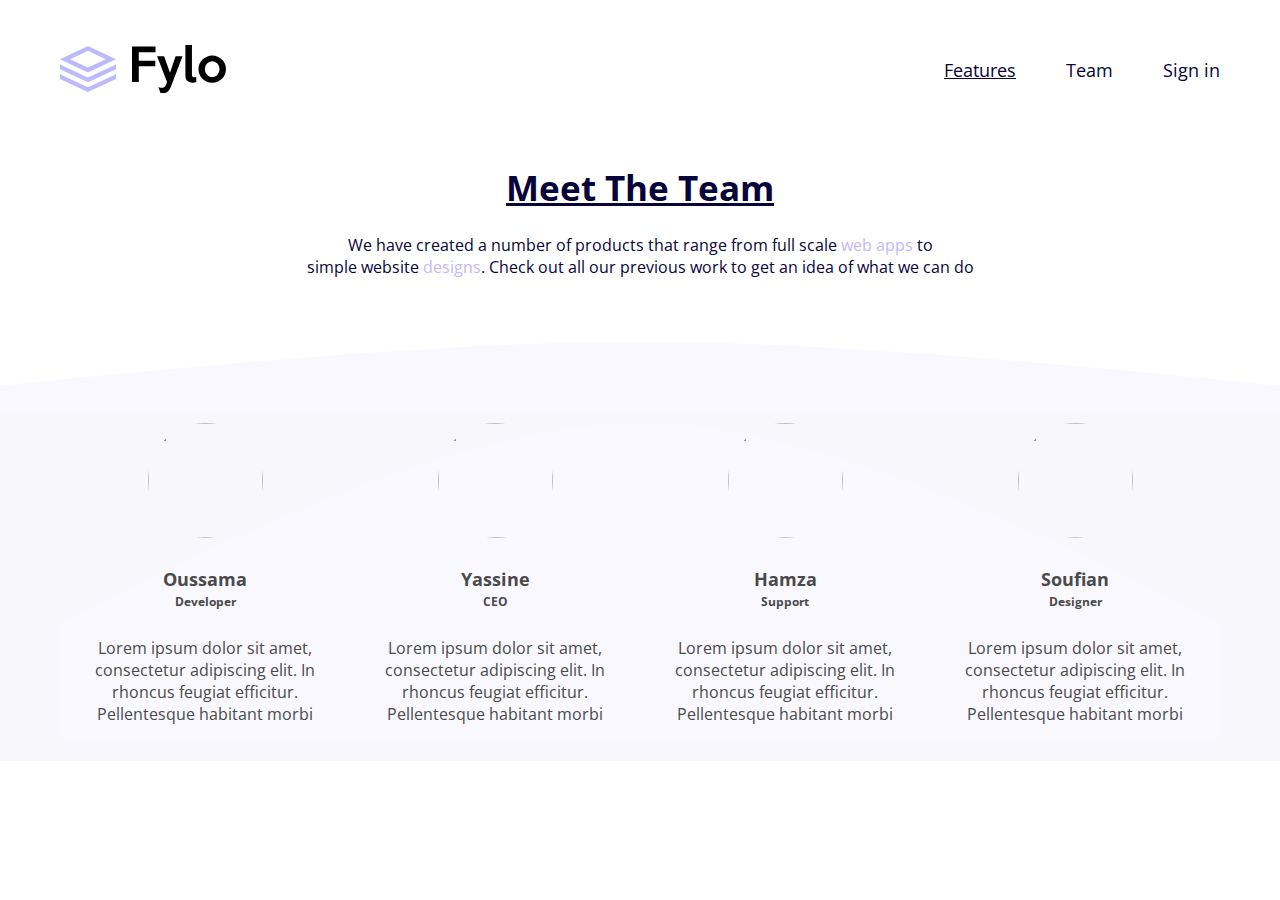
==== contact.html @ 39e2b384 "desktop for contact page and tablette (header-teamsection)" ====
<!DOCTYPE html>
<html lang="en">
<head>
    <meta charset="UTF-8">
    <meta http-equiv="X-UA-Compatible" content="IE=edge">
    <meta name="viewport" content="width=device-width, initial-scale=1.0">
    <script src="https://kit.fontawesome.com/0c231bd4ec.js" crossorigin="anonymous"></script>
    <link rel="stylesheet" href="style.css">
    <title>Contacts Us</title>
</head>
<body>
    <header>
        <div class="container">
        <nav>
            <img class="logo" src="./img/logo.svg" alt="fylo" />
            <ul>
                <li><a href="#"><u>Features</u></a></li>
                <li><a href="#">Team</a></li>
                <li><a href="#">Sign in</a>
            </ul>
        </nav>
    </div>
    </header>

    <div class="meet">
        <h1><u> Meet The Team </u></h1>
        <p>We have created a number of products that range from full scale <span style="color: #C1B7FE;"> web apps </span> to <br> simple website <span style="color: #C1B7FE;">designs</span>. Check out all our previous work to get an idea of what we can do </p>
    </div>
   <section class="first-section two">
    <div class="container">
        <div class="flex-contact">
     <div class="for">
         <div class="duo">
         <div class="oussama">
     <img class="img" src="./img/prof2.png" alt="">
     <h4 class="color">Oussama</h4>
     <div class="org">
     <h6> Developer</h6>
     <p>  Lorem ipsum dolor sit amet,  consectetur adipiscing elit. In  rhoncus feugiat efficitur.  Pellentesque habitant morbi </p>
     <i class="fab fa-facebook-square"></i>
     <i class="fab fa-twitter"></i>
     <i class="fab fa-linkedin"></i>
     </div>
         </div>
         <div class="yassine">
     <img class="img" src="./img/prof3.png" alt="">
     <h4 class="color">Yassine</h4>
     <div class="org">
     <h6>CEO</h6>
     <p>  Lorem ipsum dolor sit amet,  consectetur adipiscing elit. In  rhoncus feugiat efficitur.  Pellentesque habitant morbi </p>
     <i class="fab fa-facebook-square"></i>
     <i class="fab fa-twitter"></i>
     <i class="fab fa-linkedin"></i>
         </div>
        </div>
    </div>
    <div class="duo2">
         <div class="hamza">
     <img class="img" src="./img/prof4.png" alt="">
     <h4 class="color">Hamza</h4>
     <div class="org">
     <h6> Support</h6>
     <p>  Lorem ipsum dolor sit amet,  consectetur adipiscing elit. In  rhoncus feugiat efficitur.  Pellentesque habitant morbi </p>
     <i class="fab fa-facebook-square"></i>
     <i class="fab fa-twitter"></i>
     <i class="fab fa-linkedin"></i>
    </div>
         </div>
         <div class="soufian">
     <img class="img" src="./img/prof1.png" alt="">
     <h4 class="color">Soufian</h4>
     <div class="org">
     <h6> Designer</h6>
     <p>  Lorem ipsum dolor sit amet,  consectetur adipiscing elit. In  rhoncus feugiat efficitur.  Pellentesque habitant morbi </p>
     <i class="fab fa-facebook-square"></i>
     <i class="fab fa-twitter"></i>
     <i class="fab fa-behance"></i>
    </div>
         </div>
        </div>
     </div>
            
        </div>
    </div>
</section>
</body>
</html>
---- style.css ----
@import url('https://fonts.googleapis.com/css2?family=Open+Sans&family=Raleway:wght@400;700&display=swap');
* {
    box-sizing: border-box;
}

body {
    font-family: 'Open sans', sans-serif;
    margin: 0;
    color: hsl(243, 87%, 12%);
    font-size: 1.1em;
    animation: fade 1s ease-in-out;
}

.green {
    color: #3da08f;
    text-decoration: none;
    border-bottom: 1px solid #3da08f;
    font-size: 1rem;
}

.ilustration img {
    width: 100%;
}

.container {
    padding: 20px;
    margin: 0 auto;
    width: 100%;
    max-width: 1200px;
}

.containerr {
    padding: 20px;
    margin: 0 auto;
    width: 100%;
    max-width: 1200px;
    display: flex;
    justify-content: space-between;
}

.flex {
    display: flex;
    flex-wrap: wrap;
    align-items: center;
}

.flex-footer {
    display: flex;
    min-width: 400px;
    justify-content: space-between;
    margin-top: 5rem;
}

.social {
    margin-top: 5rem;
}

.flex>div,
.flex ul {
    flex: 1;
}

.flex>div:first-child {
    margin-right: 20px;
}

.flex>div:last-child {
    margin-left: 20px;
}

nav {
    display: flex;
    justify-content: space-between;
    align-items: center;
    margin: 20px 0;
}

nav ul {
    display: flex;
    padding: 0;
    list-style: none;
}

nav li a {
    margin-left: 50px;
    text-decoration: none;
    color: hsl(243, 87%, 12%);
}

form {
    display: flex;
}

input {
    border: 1px solid hsl(243, 87%, 12%);
    border-radius: 5px;
    flex: 0.6;
    padding: 10px;
    margin-right: 10px;
}

button {
    cursor: pointer;
    background-color: hsl(224, 93%, 58%);
    border: 1px solid hsl(224, 93%, 58%);
    border-radius: 5px;
    color: #fff;
    flex: 0.3;
    padding: 10px;
    box-shadow: 1px 3px 5px -1px rgb(0 0 0 / 75%);
}

.first-section {
    background-color: hsl(240, 40%, 98%);
    margin-top: 150px;
    position: relative;
}

.flex-em {
    display: flex;
    justify-content: space-between;
}

.first-section::before {
    content: "";
    background-image: url(./img/bg-curve-desktop.svg);
    background-position: bottom;
    top: -60px;
    height: 70px;
    width: 100%;
    position: absolute;
    background-size: 102% 102%;
    background-repeat: no-repeat;
}

p {
    font-size: 16px;
}

h2,
h3 {
    font-size: 2.2rem;
    margin-bottom: 1.2rem;
}

.testi-box {
    background-color: #fff;
    box-shadow: 0 0 10px rgba(0, 0, 0, 0.1);
    border-radius: 4px;
    padding: 20px;
    margin: 50px 0;
    width: 80%;
}

.testi-box img {
    margin-left: 20px;
}

.testi-box p {
    font-size: 14px;
    letter-spacing: 1px;
    line-height: 1.5;
    padding: 0 20px;
}

.user-info {
    display: flex;
    margin-top: 20px;
}

.user-info img {
    border-radius: 50%;
    height: 50px;
    width: 50px;
    margin-left: 20px;
    margin-right: 10px;
}

.user-info h4 {
    margin: 0 auto;
    font-weight: 700;
    text-align: left;
}

.user-info small {
    margin: 0 auto;
    font-size: 12px;
}

.last-section {
    background-color: hsl(238, 22%, 44%);
    color: #fff;
    padding: 40px 20px;
}

.l-sec {
    max-width: 543px;
}

.last-section form {
    margin-bottom: 25px;
    width: 26rem;
    flex-direction: column;
}

.last-section form input {
    flex: 0.3;
    box-shadow: 0 0 10px rgb(0 0 0 / 10%);
    border: none;
    width: 80%;
    margin-top: 2rem;
    border-radius: 5px;
}

.last-section form button {
    cursor: pointer;
    margin: 10px 0 0;
    width: 50%;
    border-radius: 5px;
    box-shadow: 1px 3px 17px -1px rgb(0 0 0 / 75%);
}

footer {
    background-color: hsl(243, 87%, 12%);
    color: #fff;
    padding: 50px 0;
}

.footer {
    align-items: flex-start;
}

footer ul {
    list-style-type: none;
}

footer li {
    margin-bottom: 20px;
}

footer .logo-bottom {
    color: #fff;
}

footer .social-media {
    display: flex;
    /* align-items: center; */
    justify-content: center;
}

footer .circle {
    border: 1px solid #fff;
    border-radius: 50%;
    color: #fff;
    display: inline-flex;
    align-items: center;
    justify-content: center;
    text-decoration: none;
    margin-right: 10px;
    height: 40px;
    width: 40px;
}

footer .circle:hover {
    background-color: dodgerblue;
}

.last-section form button:hover {
    background-color: dodgerblue;
}

.flex form button:hover {
    background-color: dodgerblue;
}

li:hover {
    color: hsl(238, 22%, 44%);
    cursor: pointer;
}

.green:hover {
    color: hsl(170deg 50% 65%);
}

@media screen and (max-width: 904px) {
    header ul li a {
        margin-left: 20px;
        font-size: 16px;
    }
    .first-section::before {
        content: "";
        background-image: url(./img/bg-curve-mobile.svg);
        background-size: cover;
        height: 80px;
        background-size: 102% 102%;
        right: 0px;
    }
    nav.flex {
        flex-direction: row;
    }
    .logo {
        width: 28%;
    }
    .flexx {
        text-align: center;
    }
    .flex-footer,
    .flex-em {
        flex-direction: column;
        min-width: 100%;
    }
    .flex>div {
        width: 100%;
    }
    .ilustration {
        margin-top: 20px;
    }
    .containerr {
        display: block;
        margin-top: -1rem;
    }
    .flex {
        flex-direction: column-reverse;
    }
    .first-section p {
        text-align: left;
    }
    .testi-box {
        width: 100%;
    }
    .flex-em form {
        flex-direction: column;
        margin: 20px;
    }
    .flex form input {
        margin-bottom: 10px;
    }
    .flex form input {
        width: 100%;
    }
    .flex form button {
        width: 100%;
    }
    .testi-box {
        text-align: left;
    }
    .testi-box img {
        margin-left: 20px;
    }
    .l-sec {
        max-width: 100%;
    }
    .last-section form {
        width: 100%;
        gap: 11px;
        padding: 12px 25px;
        margin: 0 auto;
    }
    form {
        display: block;
        max-width: 406PX;
        margin: 0 auto;
    }
    .last-section form input {
        width: 100%;
    }
    .last-section form button {
        margin: 0;
        width: 100%;
        margin-top: 10px;
    }
    footer img {
        padding-left: 1rem;
    }
    footer ul {
        text-align: left;
        width: 100%;
    }
    h2 {
        font-size: 26px;
        text-align: center;
    }
    h3 {
        text-align: center;
        margin-top: 3rem;
        font-size: 1rem;
    }
    p {
        text-align: center;
    }
    .flex-footer,
    .social {
        margin-top: 3rem;
    }
}



/* Team page css */
.img{
    width: 115px;
    height: 115px;
    border-radius: 50%;
}
.for{
    display: flex;
    background-image: url(./img/bg-curve-desktop.svg);
    background-position: top;
    background-size: 102% 102%;
    background-repeat: no-repeat;
    text-align: center;
}
.duo{
    display: flex;
}
.duo2{
display: flex;
}
.meet{
    text-align: center;
    margin-bottom: 100px;
}
.org{
    margin-top: -25px;
    color: #4A4A4A;
}
.color{
    color: #4A4A4A ;
    font-size: bold;
}
.fab{
    color: black;
}

.two{
    margin-top: 125px;
}

.flex-contact{
    display: flex;
    flex-wrap: wrap;
    align-items: center;
}
.org p{
    padding-left: 1rem;
    padding-right: 1rem;
}
/* Team page css responsivity Tab  */
@media screen and (max-width: 992px){
     .img{
        width: 115px;
        height: 115px;
        border-radius: 50%;
    }
    .for{
        display: block;
        background-image: url(./img/bg-curve-desktop.svg);
        background-position: top;
        background-size: 102% 102%;
        background-repeat: no-repeat;
        text-align: center;
    }
    .meet{
        text-align: center;
        margin-bottom: 100px;
    }
    .org{
        margin-top: -25px;
        color: #4A4A4A;
        text-align: center;
    }
    .color{
        color: #4A4A4A ;
        font-size: bold;
    }
    .fab{
        color: black;
    }
.duo{
    display: flex;
}
.duo2{
    display: flex;
    margin-top:50px ;
} 

.org p{
    text-align: center;
    padding-left: 3rem;
    padding-right: 3rem;
}




}
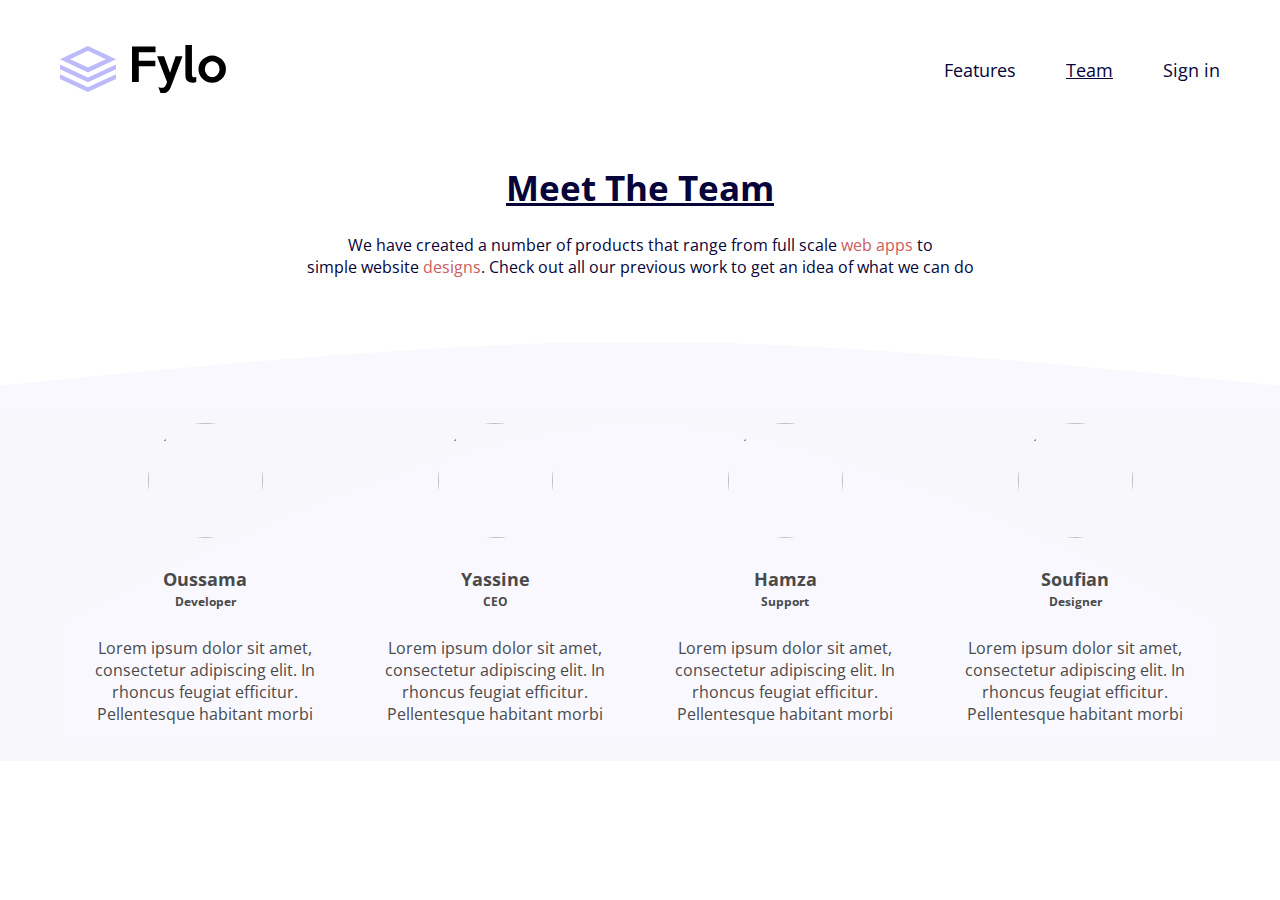
==== commit af7c1e59: "add responsivity mobile team section" ====
--- a/contact.html
+++ b/contact.html
@@ -14,9 +14,9 @@
         <nav>
             <img class="logo" src="./img/logo.svg" alt="fylo" />
             <ul>
-                <li><a href="#"><u>Features</u></a></li>
-                <li><a href="#">Team</a></li>
-                <li><a href="#">Sign in</a>
+                <li><a href="./index.html">Features</a></li>
+                <li><a href="./contact.html"><u>Team</u></a></li>
+                <li><a href="./login.html">Sign in</a>
             </ul>
         </nav>
     </div>
@@ -24,7 +24,7 @@
 
     <div class="meet">
         <h1><u> Meet The Team </u></h1>
-        <p>We have created a number of products that range from full scale <span style="color: #C1B7FE;"> web apps </span> to <br> simple website <span style="color: #C1B7FE;">designs</span>. Check out all our previous work to get an idea of what we can do </p>
+        <p>We have created a number of products that range from full scale <span style="color: indianred;"> web apps </span> to <br> simple website <span style="color: indianred;">designs</span>. Check out all our previous work to get an idea of what we can do </p>
     </div>
    <section class="first-section two">
     <div class="container">
--- a/style.css
+++ b/style.css
@@ -420,6 +420,23 @@
     text-align: center;
     margin-bottom: 100px;
 }
+
+
+.fab:hover{
+    color: indianred;
+    cursor: pointer;
+}
+
+.social .social-media .fab{
+    font-size: 22px;
+    width: 19px;
+    margin-top: 0px;
+    color: white;
+}
+.container ul li a:hover{
+    color: indianred;
+    cursor: pointer;
+}
 .org{
     margin-top: -25px;
     color: #4A4A4A;
@@ -430,6 +447,9 @@
 }
 .fab{
     color: black;
+    font-size: 1.7rem;
+    width: 2.2rem;
+    margin-top: 5px;
 }
 
 .two{
@@ -489,9 +509,184 @@
     padding-left: 3rem;
     padding-right: 3rem;
 }
-
-
-
-
-}
-
+}
+/* Teeam page css responsivity mobile  */
+@media screen and (max-width: 550px){
+    .img{
+       width: 115px;
+       height: 115px;
+       border-radius: 50%;
+   }
+   .for{
+       display: block;
+       background-image: url(./img/bg-curve-desktop.svg);
+       background-position: top;
+       background-size: 102% 102%;
+       background-repeat: no-repeat;
+       text-align: center;
+   }
+   .meet{
+       text-align: center;
+       margin-bottom: 100px;
+       padding-right: 50px;
+       padding-left: 50px;
+   }
+   .org{
+       margin-top: -25px;
+       color: #4A4A4A;
+       text-align: center;
+   }
+   .color{
+       color: #4A4A4A ;
+       font-size: bold;
+   }
+ 
+.duo{
+   display: block;
+}
+.duo2{
+   display: block;
+   margin-top:50px ;
+} 
+
+.org p{
+   text-align: center;
+   padding-left: 3rem;
+   padding-right: 3rem;
+}
+.soufian{
+    margin-top: 50px;
+}
+.yassine{
+    margin-top: 50px;
+}
+}
+
+
+
+
+
+
+
+
+
+
+
+
+
+
+
+
+
+
+
+
+
+
+
+
+
+
+
+
+
+
+
+
+
+
+
+
+
+
+
+
+
+
+
+
+
+
+
+
+
+
+
+
+
+
+
+
+
+
+
+
+
+
+
+
+
+
+
+
+
+
+
+
+
+
+
+
+
+
+
+
+
+
+
+
+
+
+
+
+
+
+
+
+
+
+
+
+
+
+
+
+
+
+
+
+/* login page css */
+body{
+    background-image: url(/img/page3.png);
+}
+.singup{
+    position: absolute;
+    margin: auto;
+    top: 99px;
+    right: 0px;
+    bottom: 0px;
+    left: 0;
+    width: 400px;
+    height: 400px;
+    background-color: #ccc;
+   
+}
+.contact{
+    display: flex;
+    flex-direction: column;
+     margin-left: 25%;
+     GAP: 22px;
+}
+.singup h2{
+    margin-left: 33px;
+}
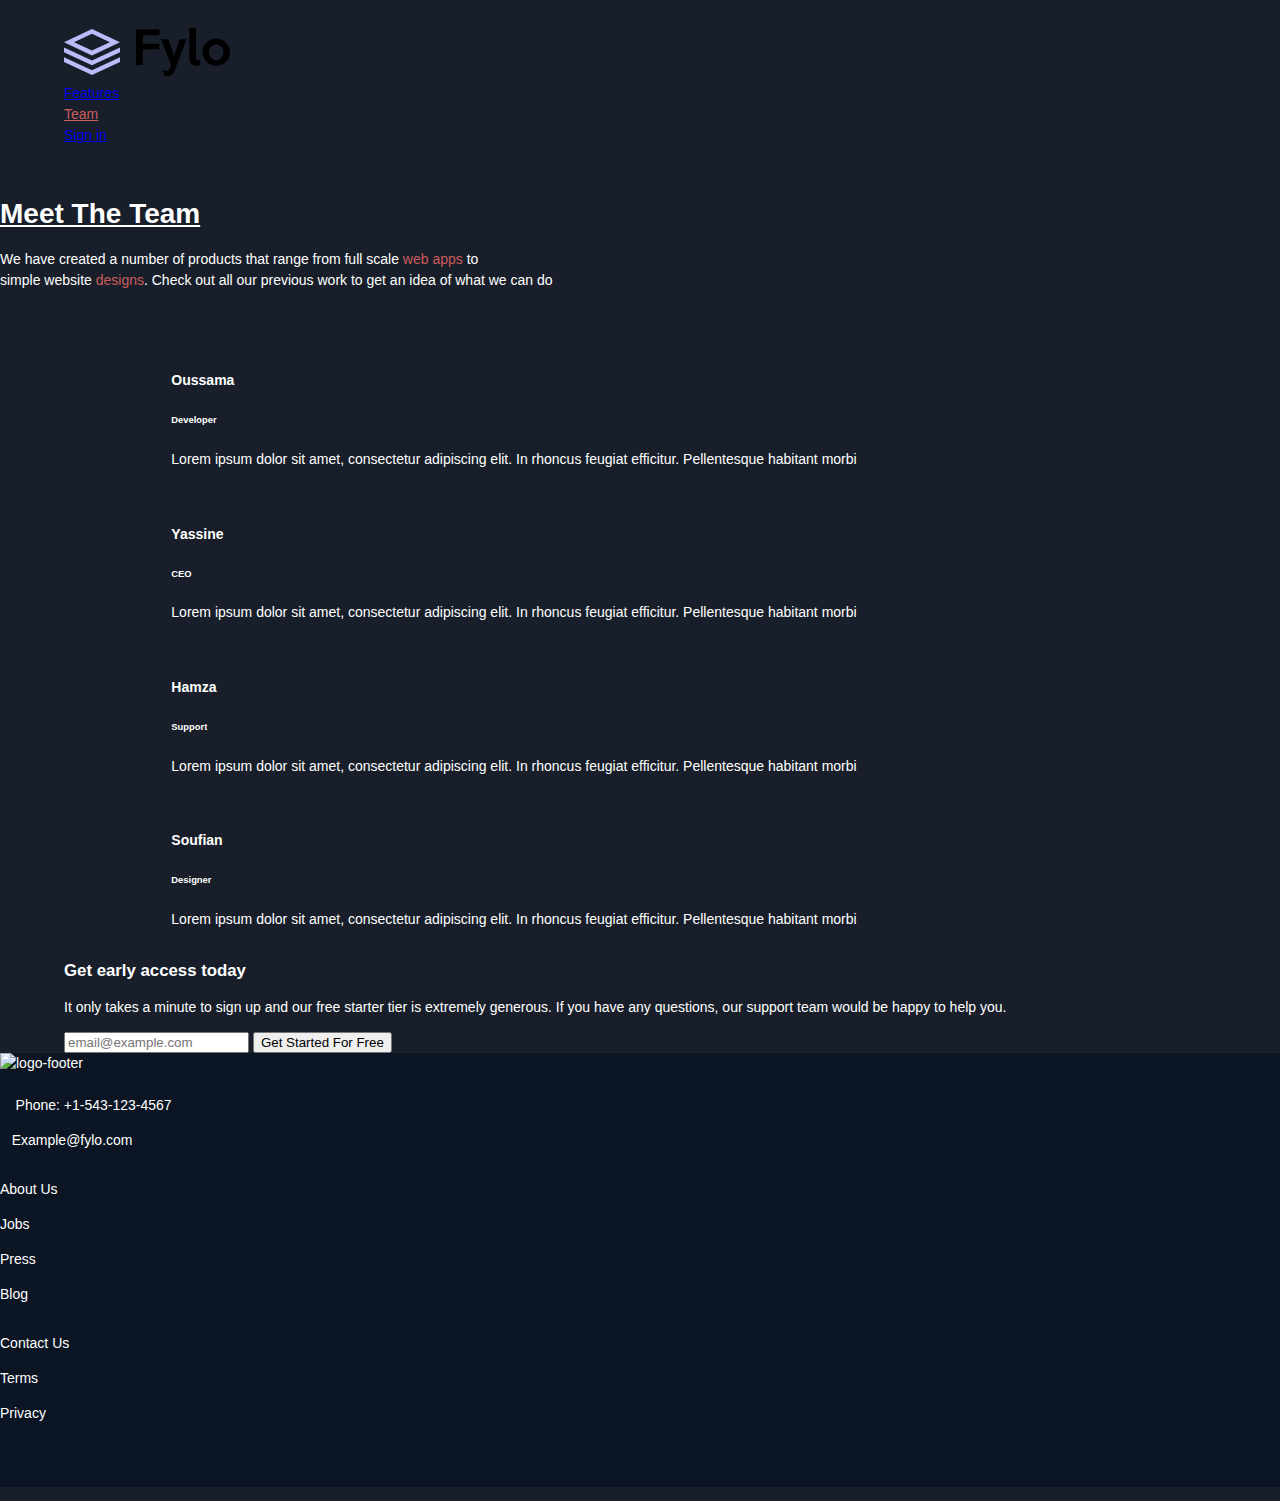
==== commit e742cb01: "some final bug edit fixes" ====
--- a/contact.html
+++ b/contact.html
@@ -1,87 +1,145 @@
 <!DOCTYPE html>
 <html lang="en">
+
 <head>
     <meta charset="UTF-8">
     <meta http-equiv="X-UA-Compatible" content="IE=edge">
     <meta name="viewport" content="width=device-width, initial-scale=1.0">
     <script src="https://kit.fontawesome.com/0c231bd4ec.js" crossorigin="anonymous"></script>
     <link rel="stylesheet" href="style.css">
-    <title>Contacts Us</title>
+    <title>Hello Team</title>
 </head>
+
 <body>
     <header>
         <div class="container">
-        <nav>
-            <img class="logo" src="./img/logo.svg" alt="fylo" />
-            <ul>
-                <li><a href="./index.html">Features</a></li>
-                <li><a href="./contact.html"><u>Team</u></a></li>
-                <li><a href="./login.html">Sign in</a>
-            </ul>
-        </nav>
-    </div>
+            <nav>
+                <img class="logo" src="./img/logo.svg" alt="fylo" />
+                <ul>
+                    <li><a href="./index.html">Features</a></li>
+                    <li><a style="color: indianred;" href="./contact.html"><u>Team</u></a></li>
+                    <li><a href="./login.html">Sign in</a>
+                </ul>
+            </nav>
+        </div>
     </header>
 
     <div class="meet">
         <h1><u> Meet The Team </u></h1>
-        <p>We have created a number of products that range from full scale <span style="color: indianred;"> web apps </span> to <br> simple website <span style="color: indianred;">designs</span>. Check out all our previous work to get an idea of what we can do </p>
+        <p>We have created a number of products that range from full scale <span style="color: indianred;"> web apps </span> to <br> simple website <span style="color: indianred;">designs</span>. Check out all our previous work to get an idea of what we
+            can do </p>
     </div>
-   <section class="first-section two">
-    <div class="container">
-        <div class="flex-contact">
-     <div class="for">
-         <div class="duo">
-         <div class="oussama">
-     <img class="img" src="./img/prof2.png" alt="">
-     <h4 class="color">Oussama</h4>
-     <div class="org">
-     <h6> Developer</h6>
-     <p>  Lorem ipsum dolor sit amet,  consectetur adipiscing elit. In  rhoncus feugiat efficitur.  Pellentesque habitant morbi </p>
-     <i class="fab fa-facebook-square"></i>
-     <i class="fab fa-twitter"></i>
-     <i class="fab fa-linkedin"></i>
-     </div>
-         </div>
-         <div class="yassine">
-     <img class="img" src="./img/prof3.png" alt="">
-     <h4 class="color">Yassine</h4>
-     <div class="org">
-     <h6>CEO</h6>
-     <p>  Lorem ipsum dolor sit amet,  consectetur adipiscing elit. In  rhoncus feugiat efficitur.  Pellentesque habitant morbi </p>
-     <i class="fab fa-facebook-square"></i>
-     <i class="fab fa-twitter"></i>
-     <i class="fab fa-linkedin"></i>
-         </div>
+    <section class="first-section two">
+        <div class="container">
+            <div class="flex-contact">
+                <div class="for">
+                    <div class="duo">
+                        <div class="oussama">
+                            <img class="img" src="./img/prof2.png" alt="">
+                            <h4 class="color">Oussama</h4>
+                            <div class="org">
+                                <h6> Developer</h6>
+                                <p> Lorem ipsum dolor sit amet, consectetur adipiscing elit. In rhoncus feugiat efficitur. Pellentesque habitant morbi </p>
+                                <i class="fab fa-facebook-square"></i>
+                                <i class="fab fa-twitter"></i>
+                                <i class="fab fa-linkedin"></i>
+                            </div>
+                        </div>
+                        <div class="yassine">
+                            <img class="img" src="./img/prof3.png" alt="">
+                            <h4 class="color">Yassine</h4>
+                            <div class="org">
+                                <h6>CEO</h6>
+                                <p> Lorem ipsum dolor sit amet, consectetur adipiscing elit. In rhoncus feugiat efficitur. Pellentesque habitant morbi </p>
+                                <i class="fab fa-facebook-square"></i>
+                                <i class="fab fa-twitter"></i>
+                                <i class="fab fa-linkedin"></i>
+                            </div>
+                        </div>
+                    </div>
+                    <div class="duo2">
+                        <div class="hamza">
+                            <img class="img" src="./img/prof4.png" alt="">
+                            <h4 class="color">Hamza</h4>
+                            <div class="org">
+                                <h6> Support</h6>
+                                <p> Lorem ipsum dolor sit amet, consectetur adipiscing elit. In rhoncus feugiat efficitur. Pellentesque habitant morbi </p>
+                                <i class="fab fa-facebook-square"></i>
+                                <i class="fab fa-twitter"></i>
+                                <i class="fab fa-linkedin"></i>
+                            </div>
+                        </div>
+                        <div class="soufian">
+                            <img class="img" src="./img/prof1.png" alt="">
+                            <h4 class="color">Soufian</h4>
+                            <div class="org">
+                                <h6> Designer</h6>
+                                <p> Lorem ipsum dolor sit amet, consectetur adipiscing elit. In rhoncus feugiat efficitur. Pellentesque habitant morbi </p>
+                                <i class="fab fa-facebook-square"></i>
+                                <i class="fab fa-twitter"></i>
+                                <i class="fab fa-behance"></i>
+                            </div>
+                        </div>
+                    </div>
+                </div>
+
+            </div>
         </div>
-    </div>
-    <div class="duo2">
-         <div class="hamza">
-     <img class="img" src="./img/prof4.png" alt="">
-     <h4 class="color">Hamza</h4>
-     <div class="org">
-     <h6> Support</h6>
-     <p>  Lorem ipsum dolor sit amet,  consectetur adipiscing elit. In  rhoncus feugiat efficitur.  Pellentesque habitant morbi </p>
-     <i class="fab fa-facebook-square"></i>
-     <i class="fab fa-twitter"></i>
-     <i class="fab fa-linkedin"></i>
-    </div>
-         </div>
-         <div class="soufian">
-     <img class="img" src="./img/prof1.png" alt="">
-     <h4 class="color">Soufian</h4>
-     <div class="org">
-     <h6> Designer</h6>
-     <p>  Lorem ipsum dolor sit amet,  consectetur adipiscing elit. In  rhoncus feugiat efficitur.  Pellentesque habitant morbi </p>
-     <i class="fab fa-facebook-square"></i>
-     <i class="fab fa-twitter"></i>
-     <i class="fab fa-behance"></i>
-    </div>
-         </div>
+    </section>
+    <section class="last-section">
+        <div class="container">
+            <div class="flex-em">
+                <div class="text">
+                    <h2>Get early access today</h2>
+
+                    <p class="l-sec">It only takes a minute to sign up and our free starter tier is extremely generous. If you have any questions, our support team would be happy to help you.</p>
+                </div>
+                <form>
+                    <input type="email" placeholder="email@example.com" required/>
+                    <button>Get Started For Free</button>
+                </form>
+            </div>
         </div>
-     </div>
-            
+    </section>
+    <!-- end last section -->
+    <!-- star footer -->
+    <footer>
+        <div class="containerr">
+            <div class="contactt">
+                <img src="./img/unknown.png" alt="logo-footer" />
+                <ul>
+                    <li><i class="fas fa-phone-volume"></i>&nbsp; &nbsp;&nbsp;Phone: +1-543-123-4567</li>
+                    <li><i class="fas fa-envelope"></i>&nbsp; &nbsp;Example@fylo.com</li>
+                </ul>
+            </div>
+            <div class="flex-footer">
+                <ul>
+                    <li>About Us</li>
+                    <li>Jobs</li>
+                    <li>Press</li>
+                    <li>Blog</li>
+                </ul>
+                <ul>
+                    <li>Contact Us</li>
+                    <li>Terms</li>
+                    <li>Privacy</li>
+                </ul>
+            </div>
+            <div class="social">
+                <ul class="social-media">
+                    <li>
+                        <a class="circle" href="#"><i  style="width: 15px;" class="fab ic fa-facebook-f"></i></a>
+                    </li>
+                    <li>
+                        <a class="circle" href="#"><i class="fab ic fa-twitter"></i></a>
+                    </li>
+                    <li>
+                        <a class="circle" href="#"><i class="fab ic fa-instagram"></i></a>
+                    </li>
+                </ul>
+            </div>
         </div>
-    </div>
-</section>
+    </footer>
 </body>
+
 </html>--- a/style.css
+++ b/style.css
@@ -1,692 +1,311 @@
-@import url('https://fonts.googleapis.com/css2?family=Open+Sans&family=Raleway:wght@400;700&display=swap');
-* {
-    box-sizing: border-box;
-}
-
-body {
-    font-family: 'Open sans', sans-serif;
+body{
+    padding: 0;
     margin: 0;
-    color: hsl(243, 87%, 12%);
-    font-size: 1.1em;
-    animation: fade 1s ease-in-out;
-}
-
-.green {
-    color: #3da08f;
-    text-decoration: none;
-    border-bottom: 1px solid #3da08f;
-    font-size: 1rem;
-}
-
-.ilustration img {
-    width: 100%;
-}
-
-.container {
-    padding: 20px;
-    margin: 0 auto;
-    width: 100%;
-    max-width: 1200px;
-}
-
-.containerr {
-    padding: 20px;
-    margin: 0 auto;
-    width: 100%;
-    max-width: 1200px;
-    display: flex;
-    justify-content: space-between;
-}
-
-.flex {
-    display: flex;
-    flex-wrap: wrap;
-    align-items: center;
-}
-
-.flex-footer {
-    display: flex;
-    min-width: 400px;
-    justify-content: space-between;
-    margin-top: 5rem;
-}
-
-.social {
-    margin-top: 5rem;
-}
-
-.flex>div,
-.flex ul {
-    flex: 1;
-}
-
-.flex>div:first-child {
-    margin-right: 20px;
-}
-
-.flex>div:last-child {
-    margin-left: 20px;
-}
-
-nav {
-    display: flex;
-    justify-content: space-between;
-    align-items: center;
-    margin: 20px 0;
-}
-
-nav ul {
-    display: flex;
+    font-family: 'Raleway', sans-serif;
+    background-color: hsl(218, 28%, 13%);
+    color: #fff;
+    font-size: 14px;
+    line-height: 1.5;
+}
+
+ul, li{
+    margin: 0;
     padding: 0;
     list-style: none;
 }
 
-nav li a {
-    margin-left: 50px;
-    text-decoration: none;
-    color: hsl(243, 87%, 12%);
-}
-
-form {
-    display: flex;
-}
-
-input {
-    border: 1px solid hsl(243, 87%, 12%);
-    border-radius: 5px;
-    flex: 0.6;
-    padding: 10px;
-    margin-right: 10px;
-}
-
-button {
-    cursor: pointer;
-    background-color: hsl(224, 93%, 58%);
-    border: 1px solid hsl(224, 93%, 58%);
-    border-radius: 5px;
+h1,h2, header, .all{
+    
+    margin-bottom: 0;
+}
+
+h1{
+    font-size: 2em;
+}
+
+h2{
+    font-size: 1.2em;
+}
+
+img{
+    max-width: 100%;
+}
+
+.container{
+    width: 90%;
+    margin: 0 auto;
+    max-width: 1280px;
+}
+
+/* text, buttons*/
+a.button{
+    display: inline-block;
+    background-color:   hsl(198, 60%, 50%);
+    padding: 1em;
+    font-size: 1em;
+    border-radius: 1.5em;
+    text-decoration: none;
+    text-align: center;
     color: #fff;
-    flex: 0.3;
-    padding: 10px;
-    box-shadow: 1px 3px 5px -1px rgb(0 0 0 / 75%);
-}
-
-.first-section {
-    background-color: hsl(240, 40%, 98%);
-    margin-top: 150px;
+}
+
+.button-all{
+    width: 250px;
+}
+
+.button-access{
+    width: 100%;
+}
+
+
+
+
+header{
+    padding: 2em 0;
+}
+
+.header-con{
+    display: flex;
+    flex-direction: row;
+    align-items: center;
+    justify-content: space-between;
+}
+
+.logo{
+    max-width: 200px;
+}
+
+.logo-top{
+    width: 20%;
+  
+}
+
+nav{
+    width: 60%;
+    max-width: 300px;
+}
+
+.header-con ul{
+    display: flex;
+    align-items: center;
+    justify-content: space-between;
+}
+
+.header-con li{
+    text-align: center;
+}
+
+.header-con ul a{
+    color: hsl(0, 0%, 100%);
+    text-decoration: none;
+    transition: color 150ms ease-in;
+}
+
+.header-con ul a:hover{
+    color: hsl(176, 68%, 64%);
+}
+
+
+.all-con{
+    display: flex;
+    flex-direction: column;
+    align-items: center;
+    max-width: 600px;
+
+}
+
+.all-divs{
+    text-align: center;
+    margin-top: 1em;
+    max-width: 800px;
+}
+
+.all-divs p{
+    margin: 2em 0;
+}
+
+
+.for{
+    display: flex;
+    flex-direction: column;
+    align-items: center;
+    max-width: 900px;
+    margin-top: 40px;
+}
+
+.items{
+    text-align: center;
+    margin-bottom: 5em;
+}
+
+.saty-productive{
+    margin-top: 2em;
+    display: flex;
+    flex-direction: column;
+    align-items: center;
+    margin-bottom: 7em;
+}
+
+.saty-productive h1{
+    font-size: 1.4em;
+}
+
+.saty-productive-con{
+    text-align: center;
+    max-width: 500px;
+}
+
+.reflexion-con{
+    display: flex;
+    flex-direction: column;
+    padding-top: 0.5em;
+    margin-bottom: 5em;
+}
+
+.comment{
+    background: hsl(219, 30%, 18%);
+    margin: 1em 0;
+    padding: 1.5em;
+    border-radius: 10px;
+}
+
+.comment img{
+    border-radius: 50%;
+    max-width: 100%;
+    height: 3em;
+    margin-right: 1em;
+}
+
+.ref-profile{
+    display: flex;
+    flex-direction: row;
+    align-items: center;
+    font-size: 0.8em;
+}
+
+.ref-profile strong{
+    letter-spacing: 1.5px;
+    margin: 1em 0;
+}
+
+.access{
     position: relative;
-}
-
-.flex-em {
-    display: flex;
-    justify-content: space-between;
-}
-
-.first-section::before {
-    content: "";
-    background-image: url(./img/bg-curve-desktop.svg);
-    background-position: bottom;
-    top: -60px;
-    height: 70px;
+    padding: 3em 0;
+}
+
+
+
+.access-con{
+    max-width: 900px;
+    background: hsl(219, 30%, 18%);
+    border-radius: 15px;
+    text-align: center;
+    padding: 1.5em;
+    padding-bottom: 2em;
+}
+
+.search{
+    display: flex;
+    flex-direction: column;
+    align-items: center;
+}
+
+.search input{
     width: 100%;
-    position: absolute;
-    background-size: 102% 102%;
-    background-repeat: no-repeat;
-}
-
-p {
-    font-size: 16px;
-}
-
-h2,
-h3 {
-    font-size: 2.2rem;
-    margin-bottom: 1.2rem;
-}
-
-.testi-box {
-    background-color: #fff;
-    box-shadow: 0 0 10px rgba(0, 0, 0, 0.1);
-    border-radius: 4px;
-    padding: 20px;
-    margin: 50px 0;
-    width: 80%;
-}
-
-.testi-box img {
-    margin-left: 20px;
-}
-
-.testi-box p {
-    font-size: 14px;
-    letter-spacing: 1px;
-    line-height: 1.5;
-    padding: 0 20px;
-}
-
-.user-info {
-    display: flex;
-    margin-top: 20px;
-}
-
-.user-info img {
+    padding: 1em;
+    font-size: 1em;
+    border-radius: 1.5em;
+    border: 0;  
+    margin: 1.5em;
+}
+
+footer{
+    background: hsl(216, 53%, 9%);
+}
+
+.footer-con{
+    display: flex;
+    flex-direction: column;
+}
+
+.logo-bottom{
+    width: 50%;
+    padding-top: 30px;
+}
+
+.footer-display{
+    display: flex;
+    flex-direction: column;
+    margin-top: 2em;
+}
+
+.footer-display p{
+    display: flex;
+    margin: 0;
+    width: 75%;
+}
+
+.contact-item{
+    display: flex;
+    flex-direction: row;
+    justify-content: flex-start;
+    align-items: flex-start;
+    margin: 0.5em 0;
+}
+
+.contact-item-1st-row{
+    flex: 0 0 40px;
+}
+
+.contact{
+    margin-bottom: 3em;
+}
+
+.contact p{
+    margin: 0;
+    padding: 0;
+}
+
+footer ul{
+    margin: 1em 0;
+}
+
+footer li{
+    padding: 0.5em 0;
+}
+
+footer li a{
+    color: inherit;
+    text-decoration: none;
+    transition: color 150ms ease-in;
+}
+
+footer li a{
+    color: inherit;
+    text-decoration: none;
+    transition: color 150ms ease-in;
+}
+
+
+footer li a:hover{
+    color: hsl(176, 68%, 64%);
+}
+
+.social-media{
+    align-self: center;
+}
+
+a.fa {
+    text-decoration: none;
+    color: inherit;
+    border: 1px solid #fff;
+    width: 29px;
+    height: 21px;
     border-radius: 50%;
-    height: 50px;
-    width: 50px;
-    margin-left: 20px;
-    margin-right: 10px;
-}
-
-.user-info h4 {
-    margin: 0 auto;
-    font-weight: 700;
-    text-align: left;
-}
-
-.user-info small {
-    margin: 0 auto;
-    font-size: 12px;
-}
-
-.last-section {
-    background-color: hsl(238, 22%, 44%);
-    color: #fff;
-    padding: 40px 20px;
-}
-
-.l-sec {
-    max-width: 543px;
-}
-
-.last-section form {
-    margin-bottom: 25px;
-    width: 26rem;
-    flex-direction: column;
-}
-
-.last-section form input {
-    flex: 0.3;
-    box-shadow: 0 0 10px rgb(0 0 0 / 10%);
-    border: none;
-    width: 80%;
-    margin-top: 2rem;
-    border-radius: 5px;
-}
-
-.last-section form button {
-    cursor: pointer;
-    margin: 10px 0 0;
-    width: 50%;
-    border-radius: 5px;
-    box-shadow: 1px 3px 17px -1px rgb(0 0 0 / 75%);
-}
-
-footer {
-    background-color: hsl(243, 87%, 12%);
-    color: #fff;
-    padding: 50px 0;
-}
-
-.footer {
-    align-items: flex-start;
-}
-
-footer ul {
-    list-style-type: none;
-}
-
-footer li {
-    margin-bottom: 20px;
-}
-
-footer .logo-bottom {
-    color: #fff;
-}
-
-footer .social-media {
-    display: flex;
-    /* align-items: center; */
-    justify-content: center;
-}
-
-footer .circle {
-    border: 1px solid #fff;
-    border-radius: 50%;
-    color: #fff;
-    display: inline-flex;
-    align-items: center;
-    justify-content: center;
-    text-decoration: none;
-    margin-right: 10px;
-    height: 40px;
-    width: 40px;
-}
-
-footer .circle:hover {
-    background-color: dodgerblue;
-}
-
-.last-section form button:hover {
-    background-color: dodgerblue;
-}
-
-.flex form button:hover {
-    background-color: dodgerblue;
-}
-
-li:hover {
-    color: hsl(238, 22%, 44%);
-    cursor: pointer;
-}
-
-.green:hover {
-    color: hsl(170deg 50% 65%);
-}
-
-@media screen and (max-width: 904px) {
-    header ul li a {
-        margin-left: 20px;
-        font-size: 16px;
-    }
-    .first-section::before {
-        content: "";
-        background-image: url(./img/bg-curve-mobile.svg);
-        background-size: cover;
-        height: 80px;
-        background-size: 102% 102%;
-        right: 0px;
-    }
-    nav.flex {
-        flex-direction: row;
-    }
-    .logo {
-        width: 28%;
-    }
-    .flexx {
-        text-align: center;
-    }
-    .flex-footer,
-    .flex-em {
-        flex-direction: column;
-        min-width: 100%;
-    }
-    .flex>div {
-        width: 100%;
-    }
-    .ilustration {
-        margin-top: 20px;
-    }
-    .containerr {
-        display: block;
-        margin-top: -1rem;
-    }
-    .flex {
-        flex-direction: column-reverse;
-    }
-    .first-section p {
-        text-align: left;
-    }
-    .testi-box {
-        width: 100%;
-    }
-    .flex-em form {
-        flex-direction: column;
-        margin: 20px;
-    }
-    .flex form input {
-        margin-bottom: 10px;
-    }
-    .flex form input {
-        width: 100%;
-    }
-    .flex form button {
-        width: 100%;
-    }
-    .testi-box {
-        text-align: left;
-    }
-    .testi-box img {
-        margin-left: 20px;
-    }
-    .l-sec {
-        max-width: 100%;
-    }
-    .last-section form {
-        width: 100%;
-        gap: 11px;
-        padding: 12px 25px;
-        margin: 0 auto;
-    }
-    form {
-        display: block;
-        max-width: 406PX;
-        margin: 0 auto;
-    }
-    .last-section form input {
-        width: 100%;
-    }
-    .last-section form button {
-        margin: 0;
-        width: 100%;
-        margin-top: 10px;
-    }
-    footer img {
-        padding-left: 1rem;
-    }
-    footer ul {
-        text-align: left;
-        width: 100%;
-    }
-    h2 {
-        font-size: 26px;
-        text-align: center;
-    }
-    h3 {
-        text-align: center;
-        margin-top: 3rem;
-        font-size: 1rem;
-    }
-    p {
-        text-align: center;
-    }
-    .flex-footer,
-    .social {
-        margin-top: 3rem;
-    }
-}
-
-
-
-/* Team page css */
-.img{
-    width: 115px;
-    height: 115px;
-    border-radius: 50%;
-}
-.for{
-    display: flex;
-    background-image: url(./img/bg-curve-desktop.svg);
-    background-position: top;
-    background-size: 102% 102%;
-    background-repeat: no-repeat;
-    text-align: center;
-}
-.duo{
-    display: flex;
-}
-.duo2{
-display: flex;
-}
-.meet{
-    text-align: center;
-    margin-bottom: 100px;
-}
-
-
-.fab:hover{
-    color: indianred;
-    cursor: pointer;
-}
-
-.social .social-media .fab{
-    font-size: 22px;
-    width: 19px;
-    margin-top: 0px;
-    color: white;
-}
-.container ul li a:hover{
-    color: indianred;
-    cursor: pointer;
-}
-.org{
-    margin-top: -25px;
-    color: #4A4A4A;
-}
-.color{
-    color: #4A4A4A ;
-    font-size: bold;
-}
-.fab{
-    color: black;
-    font-size: 1.7rem;
-    width: 2.2rem;
-    margin-top: 5px;
-}
-
-.two{
-    margin-top: 125px;
-}
-
-.flex-contact{
-    display: flex;
-    flex-wrap: wrap;
-    align-items: center;
-}
-.org p{
-    padding-left: 1rem;
-    padding-right: 1rem;
-}
-/* Team page css responsivity Tab  */
-@media screen and (max-width: 992px){
-     .img{
-        width: 115px;
-        height: 115px;
-        border-radius: 50%;
-    }
-    .for{
-        display: block;
-        background-image: url(./img/bg-curve-desktop.svg);
-        background-position: top;
-        background-size: 102% 102%;
-        background-repeat: no-repeat;
-        text-align: center;
-    }
-    .meet{
-        text-align: center;
-        margin-bottom: 100px;
-    }
-    .org{
-        margin-top: -25px;
-        color: #4A4A4A;
-        text-align: center;
-    }
-    .color{
-        color: #4A4A4A ;
-        font-size: bold;
-    }
-    .fab{
-        color: black;
-    }
-.duo{
-    display: flex;
-}
-.duo2{
-    display: flex;
-    margin-top:50px ;
-} 
-
-.org p{
-    text-align: center;
-    padding-left: 3rem;
-    padding-right: 3rem;
-}
-}
-/* Teeam page css responsivity mobile  */
-@media screen and (max-width: 550px){
-    .img{
-       width: 115px;
-       height: 115px;
-       border-radius: 50%;
-   }
-   .for{
-       display: block;
-       background-image: url(./img/bg-curve-desktop.svg);
-       background-position: top;
-       background-size: 102% 102%;
-       background-repeat: no-repeat;
-       text-align: center;
-   }
-   .meet{
-       text-align: center;
-       margin-bottom: 100px;
-       padding-right: 50px;
-       padding-left: 50px;
-   }
-   .org{
-       margin-top: -25px;
-       color: #4A4A4A;
-       text-align: center;
-   }
-   .color{
-       color: #4A4A4A ;
-       font-size: bold;
-   }
- 
-.duo{
-   display: block;
-}
-.duo2{
-   display: block;
-   margin-top:50px ;
-} 
-
-.org p{
-   text-align: center;
-   padding-left: 3rem;
-   padding-right: 3rem;
-}
-.soufian{
-    margin-top: 50px;
-}
-.yassine{
-    margin-top: 50px;
-}
-}
-
-
-
-
-
-
-
-
-
-
-
-
-
-
-
-
-
-
-
-
-
-
-
-
-
-
-
-
-
-
-
-
-
-
-
-
-
-
-
-
-
-
-
-
-
-
-
-
-
-
-
-
-
-
-
-
-
-
-
-
-
-
-
-
-
-
-
-
-
-
-
-
-
-
-
-
-
-
-
-
-
-
-
-
-
-
-
-
-
-
-
-
-
-
-
-
-
-
-
-
-
-
-
-
-/* login page css */
-body{
-    background-image: url(/img/page3.png);
-}
-.singup{
-    position: absolute;
-    margin: auto;
-    top: 99px;
-    right: 0px;
-    bottom: 0px;
-    left: 0;
-    width: 400px;
-    height: 400px;
-    background-color: #ccc;
-   
-}
-.contact{
-    display: flex;
-    flex-direction: column;
-     margin-left: 25%;
-     GAP: 22px;
-}
-.singup h2{
-    margin-left: 33px;
-}
+    padding-top: 7px;
+    text-align: center;
+    margin: 0 0.5em;
+    text-shadow: 0px 0px 3px rgb(0 0 0 / 30%);
+    background: none;
+}
+
